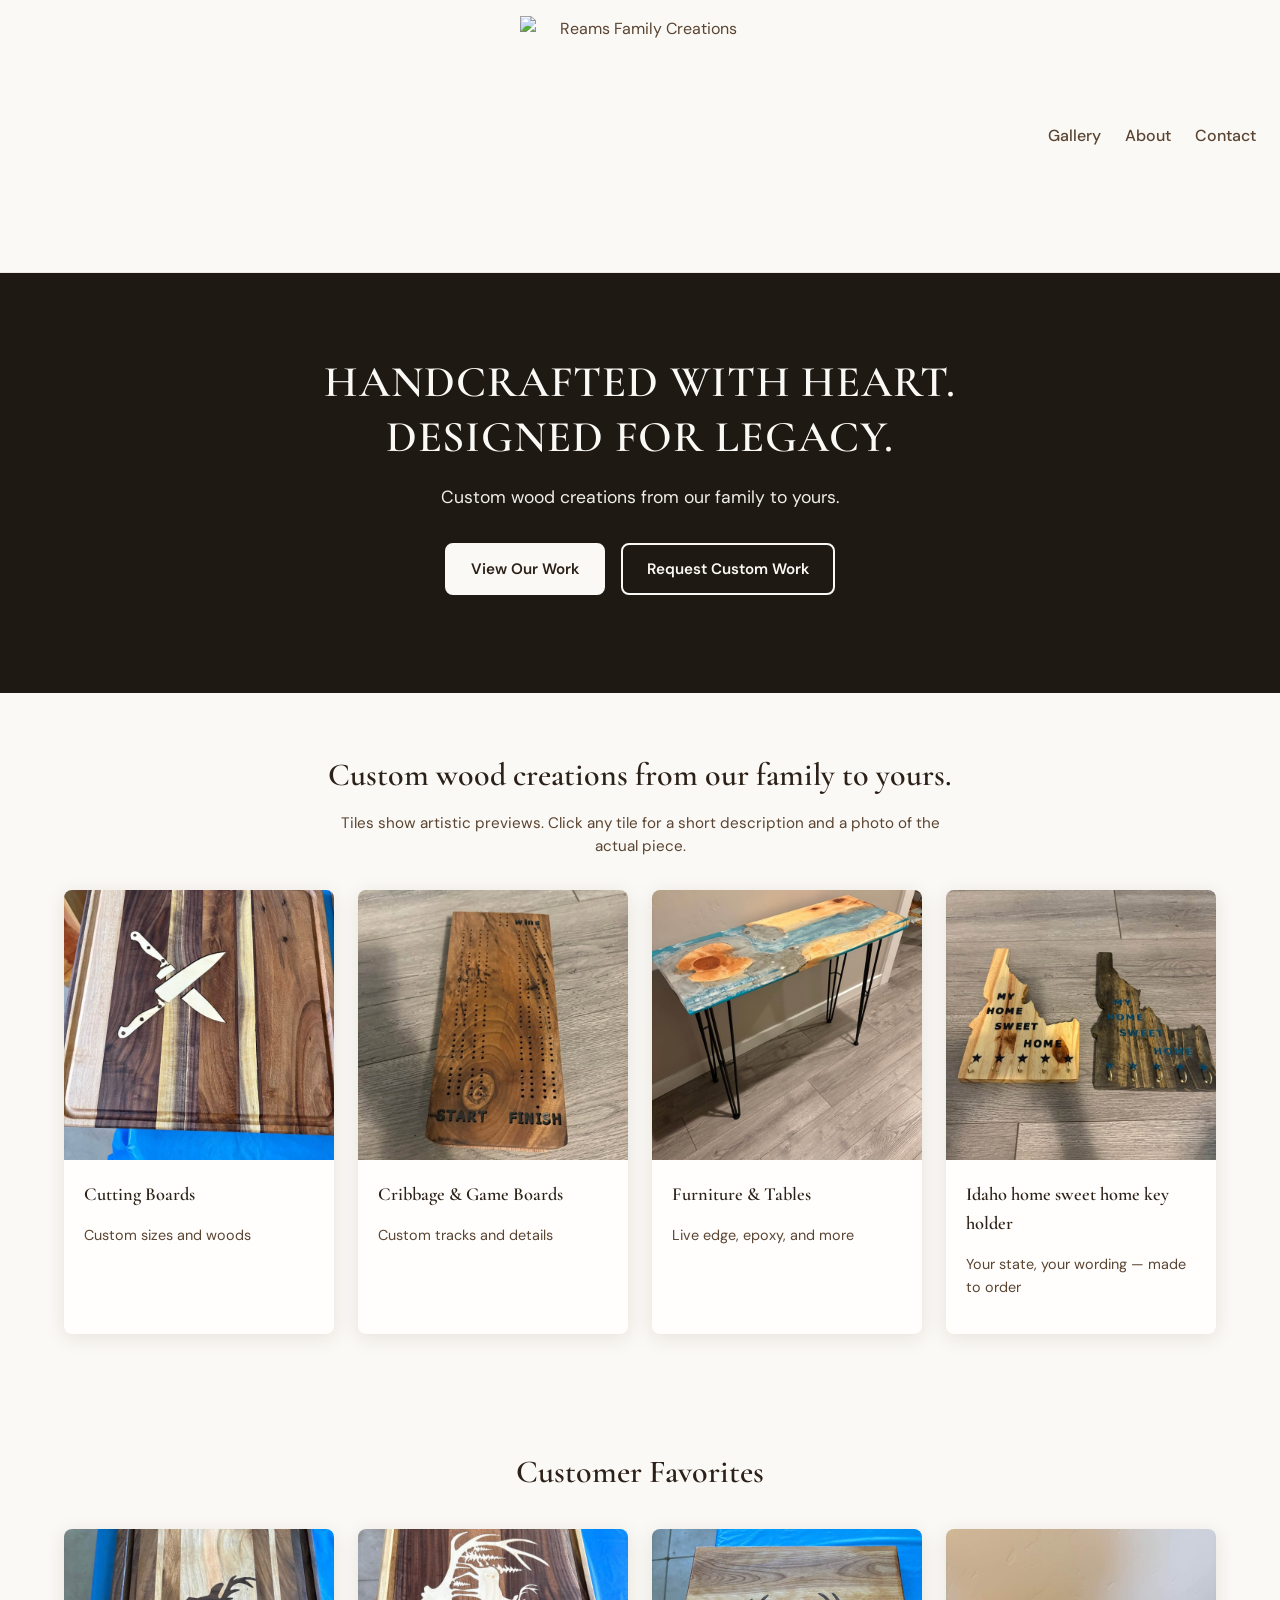
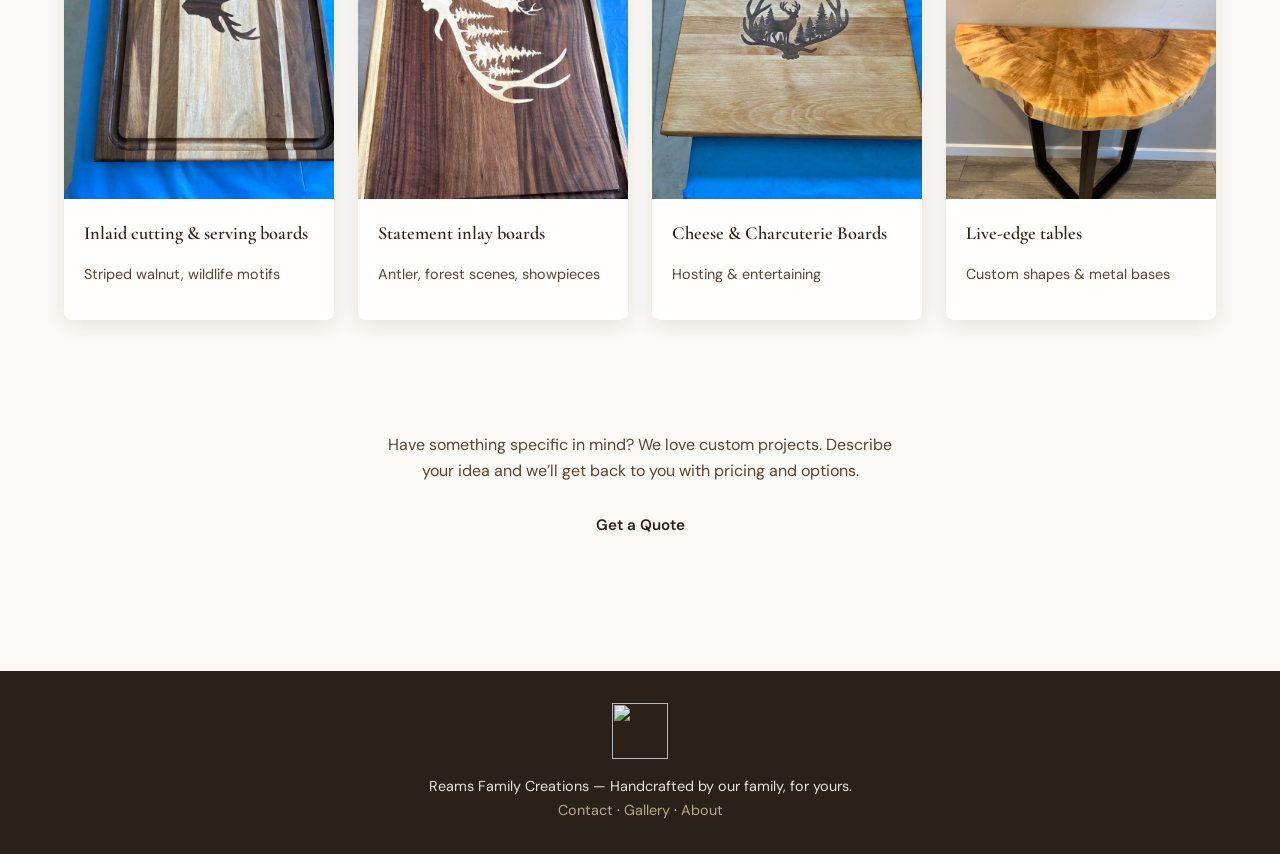
==== index.html @ 76ce6def "Idaho key holder: group thumbnail, three-photo modal carousel, custom states copy. Made-with: Cursor" ====
<!DOCTYPE html>
<html lang="en">
<head>
  <meta charset="UTF-8">
  <meta name="viewport" content="width=device-width, initial-scale=1.0">
  <title>Reams Family Creations | Handcrafted Wood Tables, Cutting Boards &amp; More</title>
  <meta name="description" content="Custom wood creations from our family to yours. Tables, cutting boards, key holders, and handcrafted wood items. Request a quote for custom work.">
  <link rel="preconnect" href="https://fonts.googleapis.com">
  <link rel="preconnect" href="https://fonts.gstatic.com" crossorigin>
  <link href="https://fonts.googleapis.com/css2?family=Cormorant+Garamond:ital,wght@0,500;0,600;1,500&family=DM+Sans:ital,wght@0,400;0,500;0,600;1,400&display=swap" rel="stylesheet">
  <link rel="stylesheet" href="css/style.css">
  <script src="js/home-modal.js" defer></script>
</head>
<body>
  <header class="site-header">
    <div class="header-spacer" aria-hidden="true"></div>
    <a href="index.html" class="logo-link logo-link--center" aria-label="Reams Family Creations home">
      <img src="images/logo.png" alt="Reams Family Creations" class="logo-img">
    </a>
    <nav class="header-nav" aria-label="Main navigation">
      <ul class="nav-list">
        <li><a href="gallery.html">Gallery</a></li>
        <li><a href="about.html">About</a></li>
        <li><a href="contact.html">Contact</a></li>
      </ul>
    </nav>
  </header>

  <main class="main-content">
    <section class="hero">
      <div class="hero-inner">
        <h1>HANDCRAFTED WITH HEART.<br>DESIGNED FOR LEGACY.</h1>
        <p class="tagline">Custom wood creations from our family to yours.</p>
        <div class="hero-buttons">
          <a href="gallery.html" class="btn btn-primary">View Our Work</a>
          <a href="contact.html" class="btn btn-secondary">Request Custom Work</a>
        </div>
      </div>
    </section>

    <section class="section" aria-labelledby="creations-heading">
      <h2 id="creations-heading" class="section-title">Custom wood creations from our family to yours.</h2>
      <p class="section-note">Tiles show artistic previews. Click any tile for a short description and a photo of the actual piece.</p>
      <div class="card-grid">
        <article class="card card--interactive" data-tile-id="cutting-board" tabindex="0" role="button" aria-haspopup="dialog" aria-label="Cutting boards — open details and shop photo">
          <img src="images/ai/cutting-board.png" alt="" class="card-image" width="800" height="800" decoding="async">
          <div class="card-body">
            <h3 class="card-title">Cutting Boards</h3>
            <p class="card-meta">Custom sizes and woods</p>
          </div>
        </article>
        <article class="card card--interactive" data-tile-id="wall-art" tabindex="0" role="button" aria-haspopup="dialog" aria-label="Cribbage and game boards — open details and shop photo">
          <img src="images/ai/wall-art.png" alt="" class="card-image" width="800" height="800" decoding="async">
          <div class="card-body">
            <h3 class="card-title">Cribbage &amp; Game Boards</h3>
            <p class="card-meta">Custom tracks and details</p>
          </div>
        </article>
        <article class="card card--interactive" data-tile-id="key-holder" tabindex="0" role="button" aria-haspopup="dialog" aria-label="Furniture and tables — open details and shop photo">
          <img src="images/ai/key-holder.png" alt="" class="card-image" width="800" height="800" decoding="async">
          <div class="card-body">
            <h3 class="card-title">Furniture &amp; Tables</h3>
            <p class="card-meta">Live edge, epoxy, and more</p>
          </div>
        </article>
        <article class="card card--interactive" data-tile-id="furniture" tabindex="0" role="button" aria-haspopup="dialog" aria-label="Idaho home sweet home key holder — open details and photos">
          <img src="images/ai/furniture.png" alt="" class="card-image" width="800" height="800" decoding="async">
          <div class="card-body">
            <h3 class="card-title">Idaho home sweet home key holder</h3>
            <p class="card-meta">Your state, your wording — made to order</p>
          </div>
        </article>
      </div>
    </section>

    <section class="section" aria-labelledby="favorites-heading">
      <h2 id="favorites-heading" class="section-title">Customer Favorites</h2>
      <div class="card-grid">
        <article class="card card--interactive" data-tile-id="rustic-board" tabindex="0" role="button" aria-haspopup="dialog" aria-label="Inlaid cutting and serving boards — open details and shop photo">
          <img src="images/ai/rustic-board.png" alt="" class="card-image" width="800" height="800" decoding="async">
          <div class="card-body">
            <h3 class="card-title">Inlaid cutting &amp; serving boards</h3>
            <p class="card-meta">Striped walnut, wildlife motifs</p>
          </div>
        </article>
        <article class="card card--interactive" data-tile-id="ring-holder" tabindex="0" role="button" aria-haspopup="dialog" aria-label="Statement inlay boards — open details and shop photo">
          <img src="images/ai/ring-holder.png" alt="" class="card-image" width="800" height="800" decoding="async">
          <div class="card-body">
            <h3 class="card-title">Statement inlay boards</h3>
            <p class="card-meta">Antler, forest scenes, showpieces</p>
          </div>
        </article>
        <article class="card card--interactive" data-tile-id="charcuterie" tabindex="0" role="button" aria-haspopup="dialog" aria-label="Cheese and charcuterie boards — open details and shop photo">
          <img src="images/ai/charcuterie.png" alt="" class="card-image" width="800" height="800" decoding="async">
          <div class="card-body">
            <h3 class="card-title">Cheese &amp; Charcuterie Boards</h3>
            <p class="card-meta">Hosting &amp; entertaining</p>
          </div>
        </article>
        <article class="card card--interactive" data-tile-id="stool" tabindex="0" role="button" aria-haspopup="dialog" aria-label="Live-edge tables — open details and shop photo">
          <img src="images/ai/stool.png" alt="" class="card-image" width="800" height="800" decoding="async">
          <div class="card-body">
            <h3 class="card-title">Live-edge tables</h3>
            <p class="card-meta">Custom shapes &amp; metal bases</p>
          </div>
        </article>
      </div>
    </section>

    <section class="section text-center">
      <p style="max-width: 520px; margin: 0 auto; color: var(--brown-600);">
        Have something specific in mind? We love custom projects. Describe your idea and we’ll get back to you with pricing and options.
      </p>
      <p style="margin-top: 1rem;">
        <a href="contact.html" class="btn btn-primary">Get a Quote</a>
      </p>
    </section>
  </main>

  <div id="product-modal" class="product-modal" hidden role="dialog" aria-modal="true" aria-labelledby="product-modal-title" aria-describedby="product-modal-desc">
    <div class="product-modal__backdrop" tabindex="-1"></div>
    <div class="product-modal__panel" role="document">
      <button type="button" class="product-modal__close" aria-label="Close details">&times;</button>
      <div class="product-modal__media">
        <button type="button" class="product-modal__arrow product-modal__arrow--prev" aria-label="Previous photo" hidden>&lsaquo;</button>
        <img class="product-modal__img" src="" alt="" width="900" height="900" decoding="async">
        <button type="button" class="product-modal__arrow product-modal__arrow--next" aria-label="Next photo" hidden>&rsaquo;</button>
      </div>
      <p class="product-modal__count" hidden aria-live="polite"></p>
      <h2 id="product-modal-title" class="product-modal__title"></h2>
      <p id="product-modal-desc" class="product-modal__desc"></p>
      <p class="product-modal__hint"><a href="contact.html">Request something like this</a></p>
    </div>
  </div>

  <footer class="site-footer">
    <img src="images/logo.png" alt="" class="footer-logo" aria-hidden="true">
    <p class="footer-text">Reams Family Creations — Handcrafted by our family, for yours.</p>
    <p class="footer-text"><a href="contact.html">Contact</a> · <a href="gallery.html">Gallery</a> · <a href="about.html">About</a></p>
  </footer>
</body>
</html>
---- css/style.css ----
/* Reams Family Creations - Custom Woodworking
   Warm, rustic, premium palette. Stand out with clarity and craft. */

:root {
  --cream: #fbf9f5;
  --cream-dark: #efe9e0;
  --brown-100: #c9b896;
  --brown-300: #7d6344;
  --brown-600: #5a4432;
  --brown-900: #2c2118;
  --wood-dark: #1f1914;
  --white: #fffefc;
  --serif: "Cormorant Garamond", "Georgia", serif;
  --sans: "DM Sans", "Segoe UI", sans-serif;
  --shadow: 0 4px 20px rgba(44, 33, 24, 0.1);
  --radius: 8px;
}

* {
  box-sizing: border-box;
}

html {
  scroll-behavior: smooth;
}

body {
  margin: 0;
  font-family: var(--sans);
  font-size: 1rem;
  line-height: 1.6;
  color: var(--brown-900);
  background: var(--cream);
}

img {
  max-width: 100%;
  height: auto;
  display: block;
}

a {
  color: var(--brown-600);
  text-decoration: none;
  transition: color 0.2s ease;
}
a:hover {
  color: var(--brown-900);
}

/* Header – logo centered, nav right (mockup style) */
.site-header {
  background: var(--cream);
  border-bottom: 1px solid var(--cream-dark);
  padding: 1rem 1.5rem;
  position: sticky;
  top: 0;
  z-index: 100;
  display: grid;
  grid-template-columns: 1fr auto 1fr;
  align-items: center;
  gap: 1rem;
}

.header-spacer {
  min-width: 0;
}

.logo-link {
  display: flex;
  align-items: center;
  gap: 0.75rem;
}

.logo-link--center {
  justify-self: center;
  flex-direction: column;
  gap: 0.35rem;
  text-align: center;
}

.logo-img {
  width: 240px;
  height: 240px;
  object-fit: contain;
}

.logo-text {
  font-family: var(--serif);
  font-weight: 600;
  font-size: 1.1rem;
  color: var(--brown-900);
  line-height: 1.2;
  letter-spacing: 0.02em;
}
.logo-text span { display: block; font-size: 0.88em; color: var(--brown-600); }

.header-nav {
  justify-self: end;
}

.nav-list {
  list-style: none;
  margin: 0;
  padding: 0;
  display: flex;
  gap: 1.5rem;
}

.nav-list a {
  font-weight: 500;
  color: var(--brown-600);
  padding: 0.25rem 0;
}
.nav-list a:hover { color: var(--brown-900); }

/* Main content wrapper */
.main-content { min-height: 60vh; }

/* Hero */
.hero {
  background: var(--wood-dark) url("../images/Cutting%20Board%20Header.png") center / cover no-repeat;
  color: var(--cream);
  padding: 4rem 1.5rem 5rem;
  text-align: center;
  position: relative;
  overflow: hidden;
  min-height: 420px;
  display: flex;
  align-items: center;
}

.hero::before {
  content: "";
  position: absolute;
  inset: 0;
  background: rgba(31, 25, 20, 0.45);
  pointer-events: none;
}

.hero-inner { position: relative; z-index: 1; max-width: 720px; margin: 0 auto; }

.hero h1 {
  font-family: var(--serif);
  font-size: clamp(1.75rem, 4vw, 2.75rem);
  font-weight: 600;
  margin: 0 0 0.5rem;
  letter-spacing: 0.02em;
  line-height: 1.25;
}

.hero .tagline {
  font-size: 1.1rem;
  opacity: 0.95;
  margin-bottom: 2rem;
}

.hero-buttons {
  display: flex;
  flex-wrap: wrap;
  gap: 1rem;
  justify-content: center;
}

.btn {
  display: inline-block;
  padding: 0.75rem 1.5rem;
  font-family: var(--sans);
  font-weight: 600;
  font-size: 0.95rem;
  border-radius: var(--radius);
  transition: background 0.2s, color 0.2s, border-color 0.2s;
  cursor: pointer;
  border: 2px solid transparent;
}

.btn-primary {
  background: var(--cream);
  color: var(--brown-900);
  border-color: var(--cream);
}
.btn-primary:hover {
  background: var(--cream-dark);
  border-color: var(--cream-dark);
}

.btn-secondary {
  background: transparent;
  color: var(--cream);
  border-color: var(--cream);
}
.btn-secondary:hover {
  background: rgba(255,255,255,0.1);
}

/* Section blocks */
.section {
  padding: 3.5rem 1.5rem;
  max-width: 1200px;
  margin: 0 auto;
}

.section-title {
  font-family: var(--serif);
  font-size: clamp(1.5rem, 3vw, 2rem);
  font-weight: 600;
  color: var(--brown-900);
  text-align: center;
  margin: 0 0 2rem;
}

.section-note {
  max-width: 640px;
  margin: -1.25rem auto 2rem;
  text-align: center;
  font-size: 0.95rem;
  color: var(--brown-600);
  line-height: 1.5;
}

/* Product / card grid */
.card-grid {
  display: grid;
  grid-template-columns: repeat(auto-fill, minmax(260px, 1fr));
  gap: 1.5rem;
}

.card {
  background: var(--white);
  border-radius: var(--radius);
  overflow: hidden;
  box-shadow: var(--shadow);
  transition: transform 0.2s, box-shadow 0.2s;
}
.card:hover {
  transform: translateY(-4px);
  box-shadow: 0 8px 28px rgba(45, 35, 24, 0.15);
}

.card--interactive {
  cursor: pointer;
  text-align: left;
  border: none;
  font: inherit;
  color: inherit;
  width: 100%;
}

.card--interactive:focus {
  outline: none;
}

.card--interactive:focus-visible {
  outline: 3px solid var(--brown-300);
  outline-offset: 2px;
}

body.modal-open {
  overflow: hidden;
}

.product-modal {
  position: fixed;
  inset: 0;
  z-index: 200;
  display: flex;
  align-items: center;
  justify-content: center;
  padding: 1.25rem;
}

.product-modal[hidden] {
  display: none;
}

.product-modal__backdrop {
  position: absolute;
  inset: 0;
  background: rgba(44, 33, 24, 0.55);
  cursor: pointer;
}

.product-modal__panel {
  position: relative;
  z-index: 1;
  max-width: 520px;
  width: 100%;
  max-height: min(92vh, 900px);
  overflow: auto;
  background: var(--white);
  border-radius: var(--radius);
  box-shadow: 0 20px 60px rgba(30, 22, 16, 0.35);
  padding: 1.5rem 1.5rem 1.25rem;
}

.product-modal__close {
  position: absolute;
  top: 0.65rem;
  right: 0.65rem;
  width: 2.25rem;
  height: 2.25rem;
  border: none;
  border-radius: var(--radius);
  background: var(--cream-dark);
  color: var(--brown-900);
  font-size: 1.35rem;
  line-height: 1;
  cursor: pointer;
  display: flex;
  align-items: center;
  justify-content: center;
  transition: background 0.2s;
}

.product-modal__close:hover {
  background: var(--brown-100);
}

.product-modal__media {
  position: relative;
  margin-top: 0.25rem;
}

.product-modal__media .product-modal__img {
  width: 100%;
  aspect-ratio: 1;
  object-fit: cover;
  border-radius: calc(var(--radius) - 2px);
  background: var(--cream-dark);
  display: block;
}

.product-modal__arrow {
  position: absolute;
  top: 50%;
  transform: translateY(-50%);
  z-index: 2;
  width: 2.35rem;
  height: 2.35rem;
  padding: 0;
  border: none;
  border-radius: 999px;
  background: rgba(255, 254, 252, 0.92);
  color: var(--brown-900);
  font-size: 1.5rem;
  line-height: 1;
  cursor: pointer;
  display: flex;
  align-items: center;
  justify-content: center;
  box-shadow: 0 2px 10px rgba(44, 33, 24, 0.12);
  transition: background 0.2s, color 0.2s;
}

.product-modal__arrow:hover {
  background: var(--white);
  color: var(--brown-600);
}

.product-modal__arrow--prev {
  left: 0.5rem;
}

.product-modal__arrow--next {
  right: 0.5rem;
}

.product-modal__count {
  text-align: center;
  font-size: 0.88rem;
  color: var(--brown-600);
  margin: 0.4rem 0 0;
}

.product-modal__title {
  font-family: var(--serif);
  font-size: 1.35rem;
  font-weight: 600;
  margin: 1rem 0 0.5rem;
  color: var(--brown-900);
  padding-right: 2rem;
}

.product-modal__desc {
  margin: 0;
  font-size: 0.98rem;
  color: var(--brown-600);
  line-height: 1.55;
}

.product-modal__hint {
  margin: 1.25rem 0 0;
  font-size: 0.9rem;
}

.product-modal__hint a {
  font-weight: 600;
}

.card-image {
  aspect-ratio: 1;
  background: var(--cream-dark);
  object-fit: cover;
}

.card-body { padding: 1.25rem; }

.card-title {
  font-family: var(--serif);
  font-size: 1.15rem;
  font-weight: 600;
  margin: 0 0 0.25rem;
  color: var(--brown-900);
}

.card-meta { font-size: 0.9rem; color: var(--brown-600); }

/* Gallery page */
.gallery-section {
  padding: 2rem 1.5rem 4rem;
  max-width: 1200px;
  margin: 0 auto;
}

.gallery-grid {
  display: grid;
  grid-template-columns: repeat(auto-fill, minmax(280px, 1fr));
  gap: 1.25rem;
}

.gallery-item {
  position: relative;
  border-radius: var(--radius);
  overflow: hidden;
  background: var(--cream-dark);
  aspect-ratio: 1;
}

.gallery-item img {
  width: 100%;
  height: 100%;
  object-fit: cover;
  transition: transform 0.3s ease;
}

.gallery-item:hover img { transform: scale(1.05); }

.gallery-item figcaption {
  position: absolute;
  bottom: 0;
  left: 0;
  right: 0;
  padding: 1rem;
  background: linear-gradient(transparent, rgba(45,35,24,0.85));
  color: var(--cream);
  font-size: 0.9rem;
  font-weight: 500;
}

/* About page */
.about-section {
  padding: 2rem 1.5rem 4rem;
  max-width: 720px;
  margin: 0 auto;
}

.about-section h1 {
  font-family: var(--serif);
  font-size: clamp(1.75rem, 3vw, 2.25rem);
  color: var(--brown-900);
  margin-bottom: 1.5rem;
}

.about-section p {
  margin: 0 0 1rem;
  color: var(--brown-600);
}

/* Contact / Request form */
.contact-section {
  padding: 2rem 1.5rem 4rem;
  max-width: 560px;
  margin: 0 auto;
}

.contact-section h1 {
  font-family: var(--serif);
  font-size: clamp(1.75rem, 3vw, 2.25rem);
  color: var(--brown-900);
  margin-bottom: 0.5rem;
}

.contact-section .subtitle {
  color: var(--brown-600);
  margin-bottom: 2rem;
}

.form-group {
  margin-bottom: 1.25rem;
}

.form-group label {
  display: block;
  font-weight: 500;
  color: var(--brown-900);
  margin-bottom: 0.35rem;
}

.form-group input,
.form-group textarea,
.form-group select {
  width: 100%;
  padding: 0.65rem 0.9rem;
  font-family: var(--sans);
  font-size: 1rem;
  border: 1px solid var(--cream-dark);
  border-radius: var(--radius);
  background: var(--white);
  color: var(--brown-900);
}

.form-group textarea {
  min-height: 120px;
  resize: vertical;
}

.form-group input:focus,
.form-group textarea:focus,
.form-group select:focus {
  outline: none;
  border-color: var(--brown-300);
  box-shadow: 0 0 0 3px rgba(139,115,85,0.15);
}

.form-actions { margin-top: 1.5rem; }

.form-actions .btn { min-width: 140px; }

/* Footer */
.site-footer {
  background: var(--brown-900);
  color: var(--cream);
  padding: 2rem 1.5rem;
  text-align: center;
  margin-top: 3rem;
}

.site-footer a { color: var(--brown-100); }
.site-footer a:hover { color: var(--white); }

.footer-logo {
  width: 56px;
  height: 56px;
  margin: 0 auto 1rem;
  opacity: 0.95;
}

.footer-text {
  font-size: 0.9rem;
  opacity: 0.9;
  margin: 0;
}

/* Utility */
.text-center { text-align: center; }
.visually-hidden {
  position: absolute;
  width: 1px;
  height: 1px;
  padding: 0;
  margin: -1px;
  overflow: hidden;
  clip: rect(0,0,0,0);
  border: 0;
}

@media (max-width: 640px) {
  .site-header {
    grid-template-columns: 1fr;
    justify-items: center;
    text-align: center;
  }
  .header-spacer { display: none; }
  .logo-link--center { justify-self: center; }
  .header-nav { justify-self: center; }
  .nav-list { justify-content: center; }
  .hero { padding: 3rem 1rem 4rem; }
}
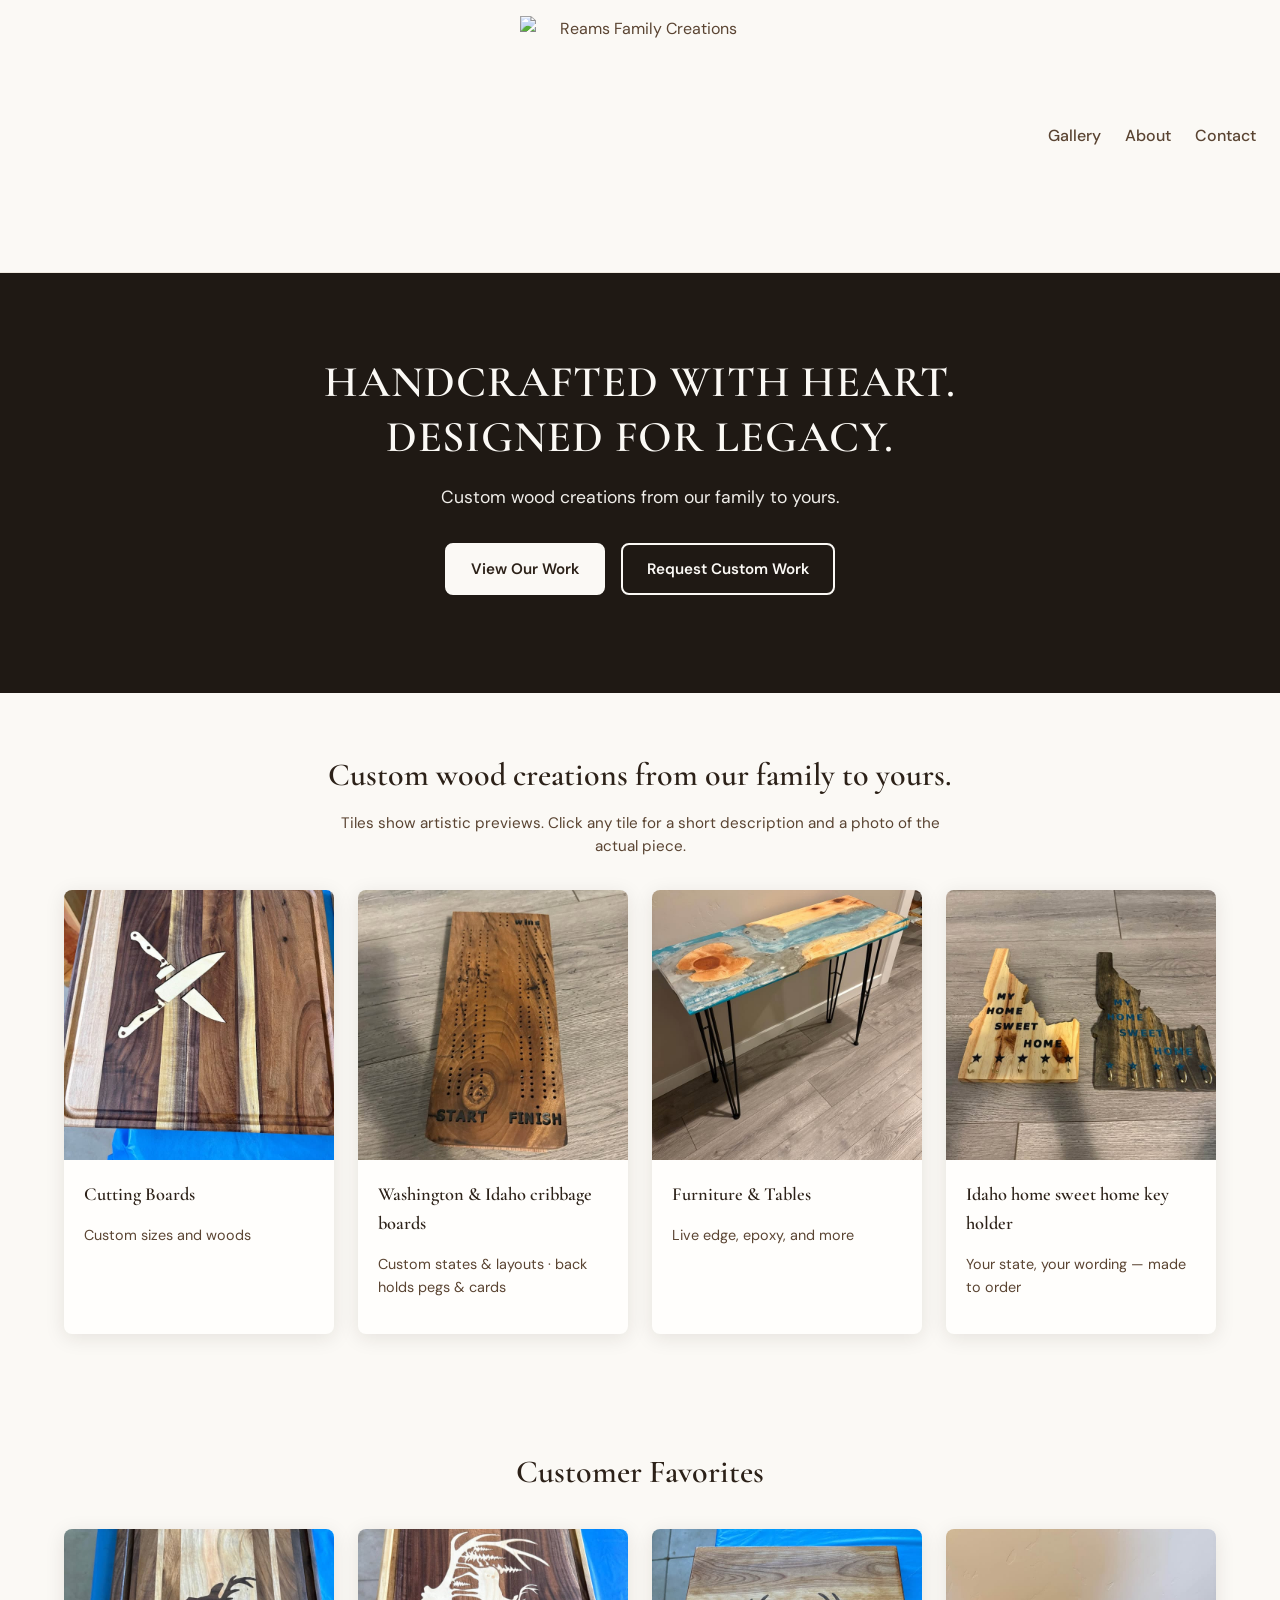
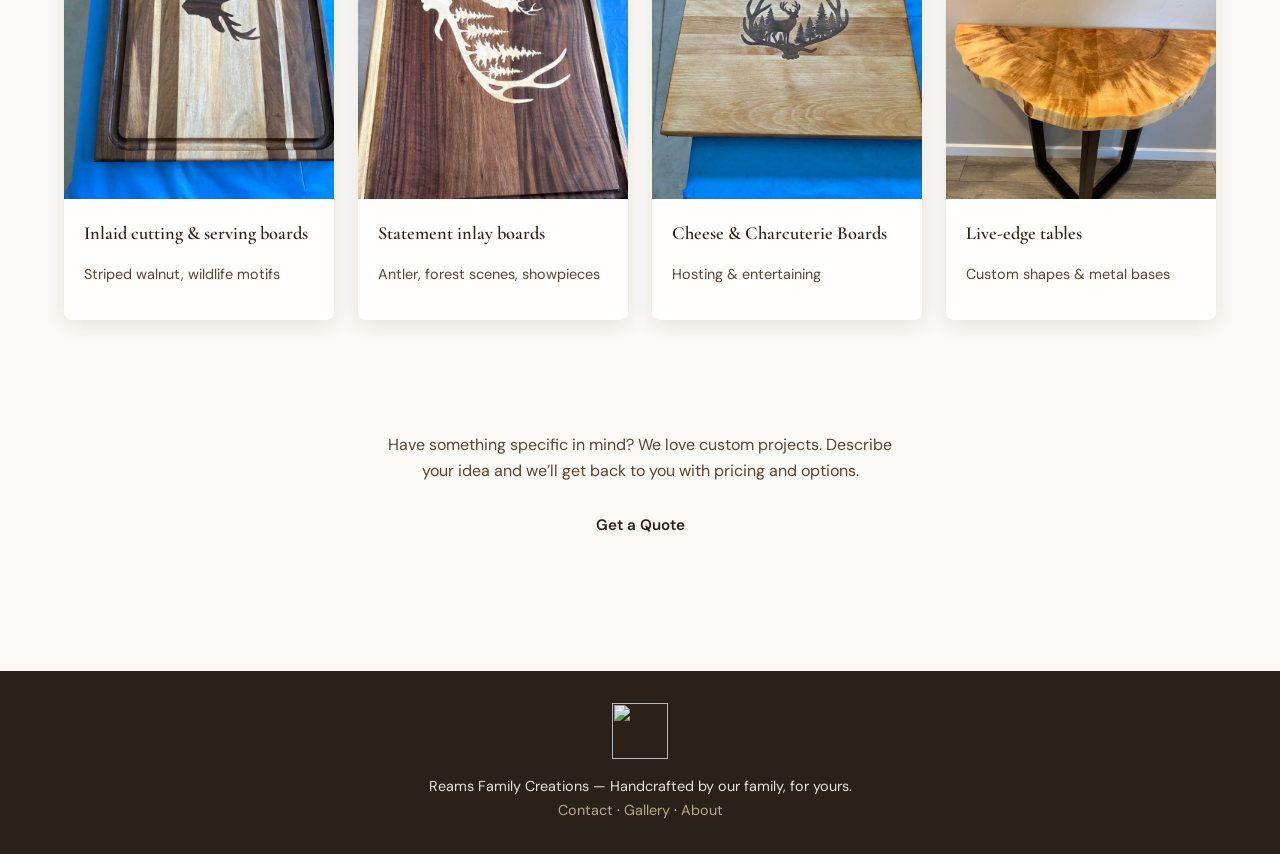
==== commit 0ba927e3: "Cribbage series: Washington & Idaho boards, four-photo gallery, storage back copy. Made-with: Cursor" ====
--- a/index.html
+++ b/index.html
@@ -49,11 +49,11 @@
             <p class="card-meta">Custom sizes and woods</p>
           </div>
         </article>
-        <article class="card card--interactive" data-tile-id="wall-art" tabindex="0" role="button" aria-haspopup="dialog" aria-label="Cribbage and game boards — open details and shop photo">
+        <article class="card card--interactive" data-tile-id="wall-art" tabindex="0" role="button" aria-haspopup="dialog" aria-label="Washington and Idaho cribbage boards — open details and photos">
           <img src="images/ai/wall-art.png" alt="" class="card-image" width="800" height="800" decoding="async">
           <div class="card-body">
-            <h3 class="card-title">Cribbage &amp; Game Boards</h3>
-            <p class="card-meta">Custom tracks and details</p>
+            <h3 class="card-title">Washington &amp; Idaho cribbage boards</h3>
+            <p class="card-meta">Custom states &amp; layouts · back holds pegs &amp; cards</p>
           </div>
         </article>
         <article class="card card--interactive" data-tile-id="key-holder" tabindex="0" role="button" aria-haspopup="dialog" aria-label="Furniture and tables — open details and shop photo">
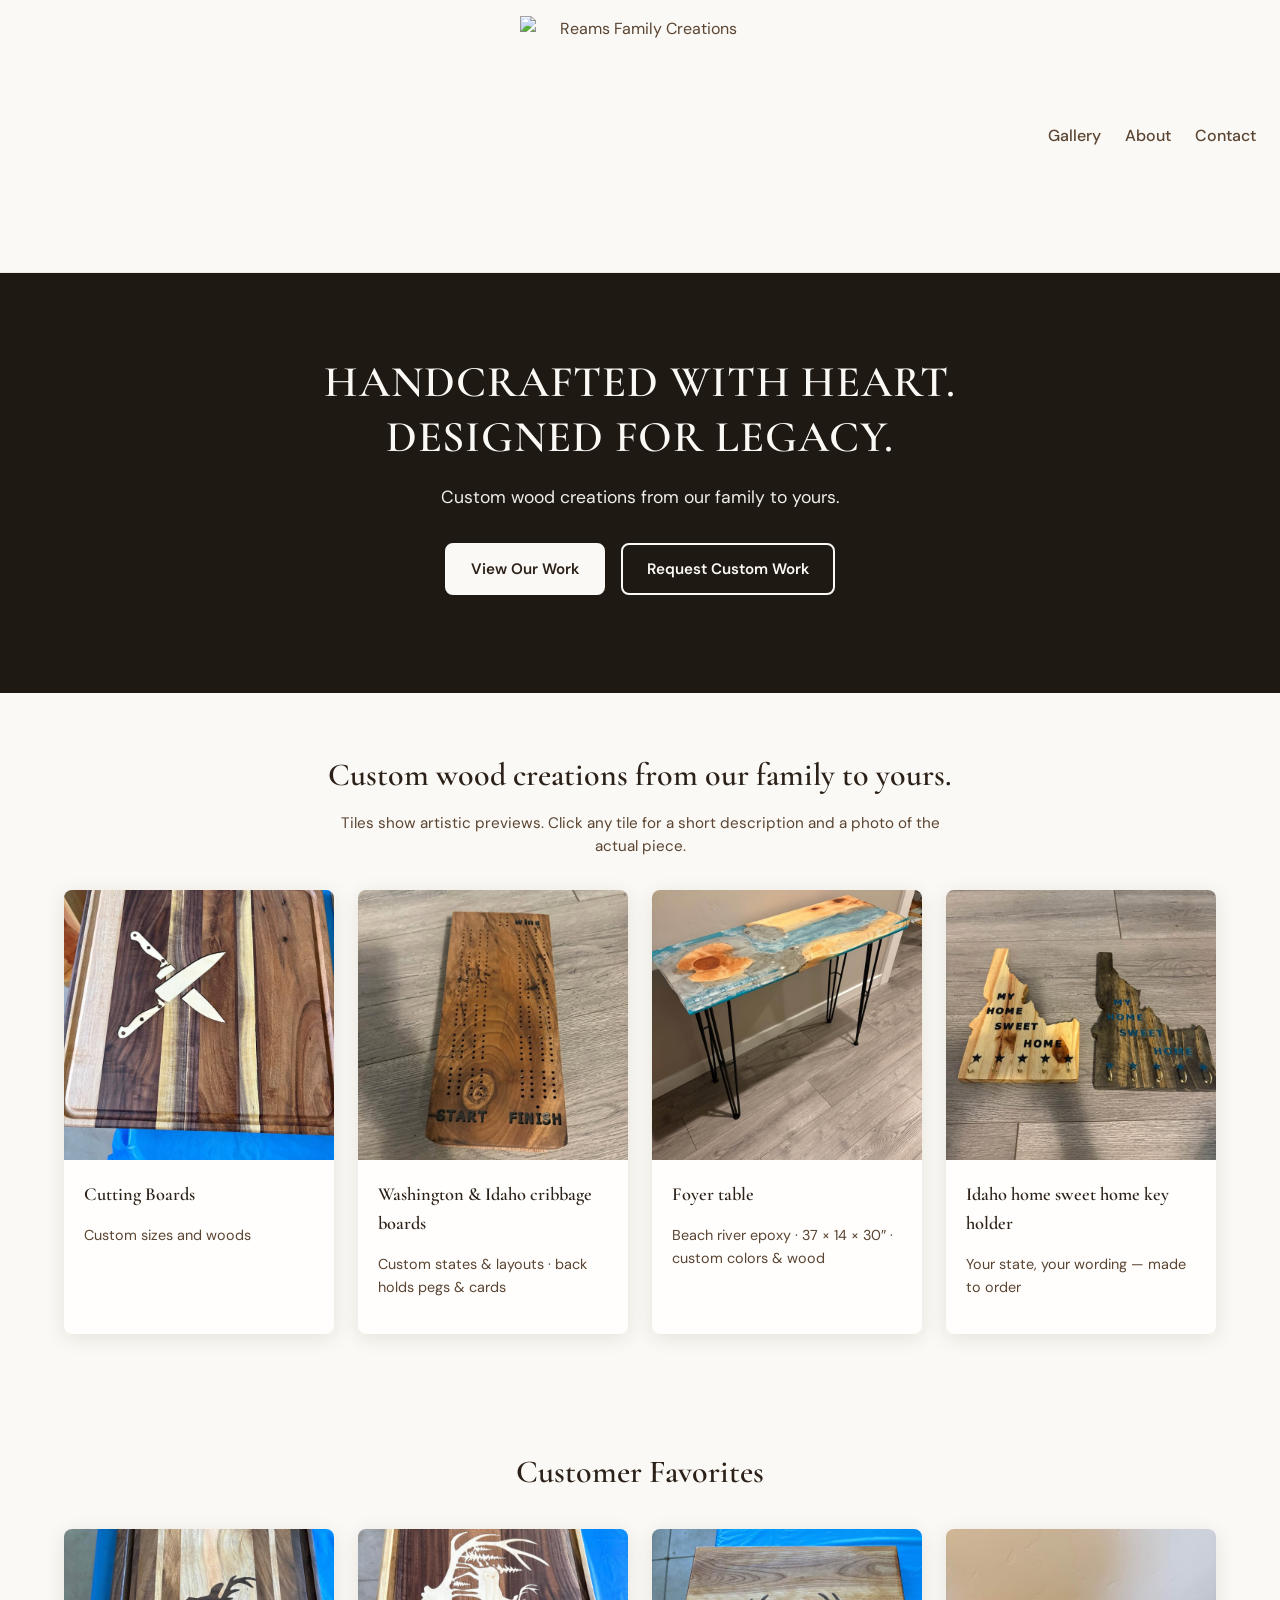
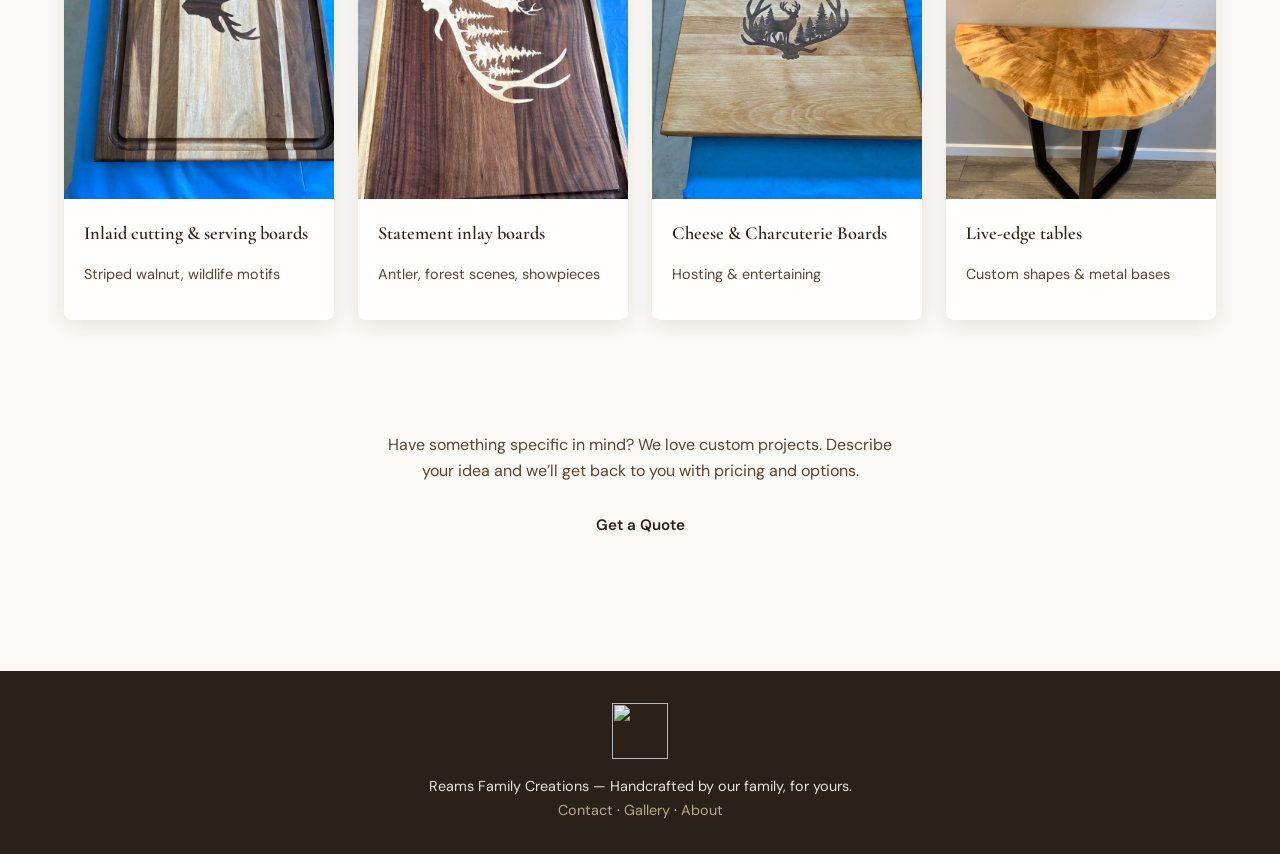
==== commit 5f5ec049: "Foyer table: beach river epoxy series, three-photo gallery, dimensions and custom copy. Made-with: C" ====
--- a/index.html
+++ b/index.html
@@ -56,11 +56,11 @@
             <p class="card-meta">Custom states &amp; layouts · back holds pegs &amp; cards</p>
           </div>
         </article>
-        <article class="card card--interactive" data-tile-id="key-holder" tabindex="0" role="button" aria-haspopup="dialog" aria-label="Furniture and tables — open details and shop photo">
+        <article class="card card--interactive" data-tile-id="key-holder" tabindex="0" role="button" aria-haspopup="dialog" aria-label="Beach-themed foyer table — open details and photos">
           <img src="images/ai/key-holder.png" alt="" class="card-image" width="800" height="800" decoding="async">
           <div class="card-body">
-            <h3 class="card-title">Furniture &amp; Tables</h3>
-            <p class="card-meta">Live edge, epoxy, and more</p>
+            <h3 class="card-title">Foyer table</h3>
+            <p class="card-meta">Beach river epoxy · 37 × 14 × 30″ · custom colors &amp; wood</p>
           </div>
         </article>
         <article class="card card--interactive" data-tile-id="furniture" tabindex="0" role="button" aria-haspopup="dialog" aria-label="Idaho home sweet home key holder — open details and photos">
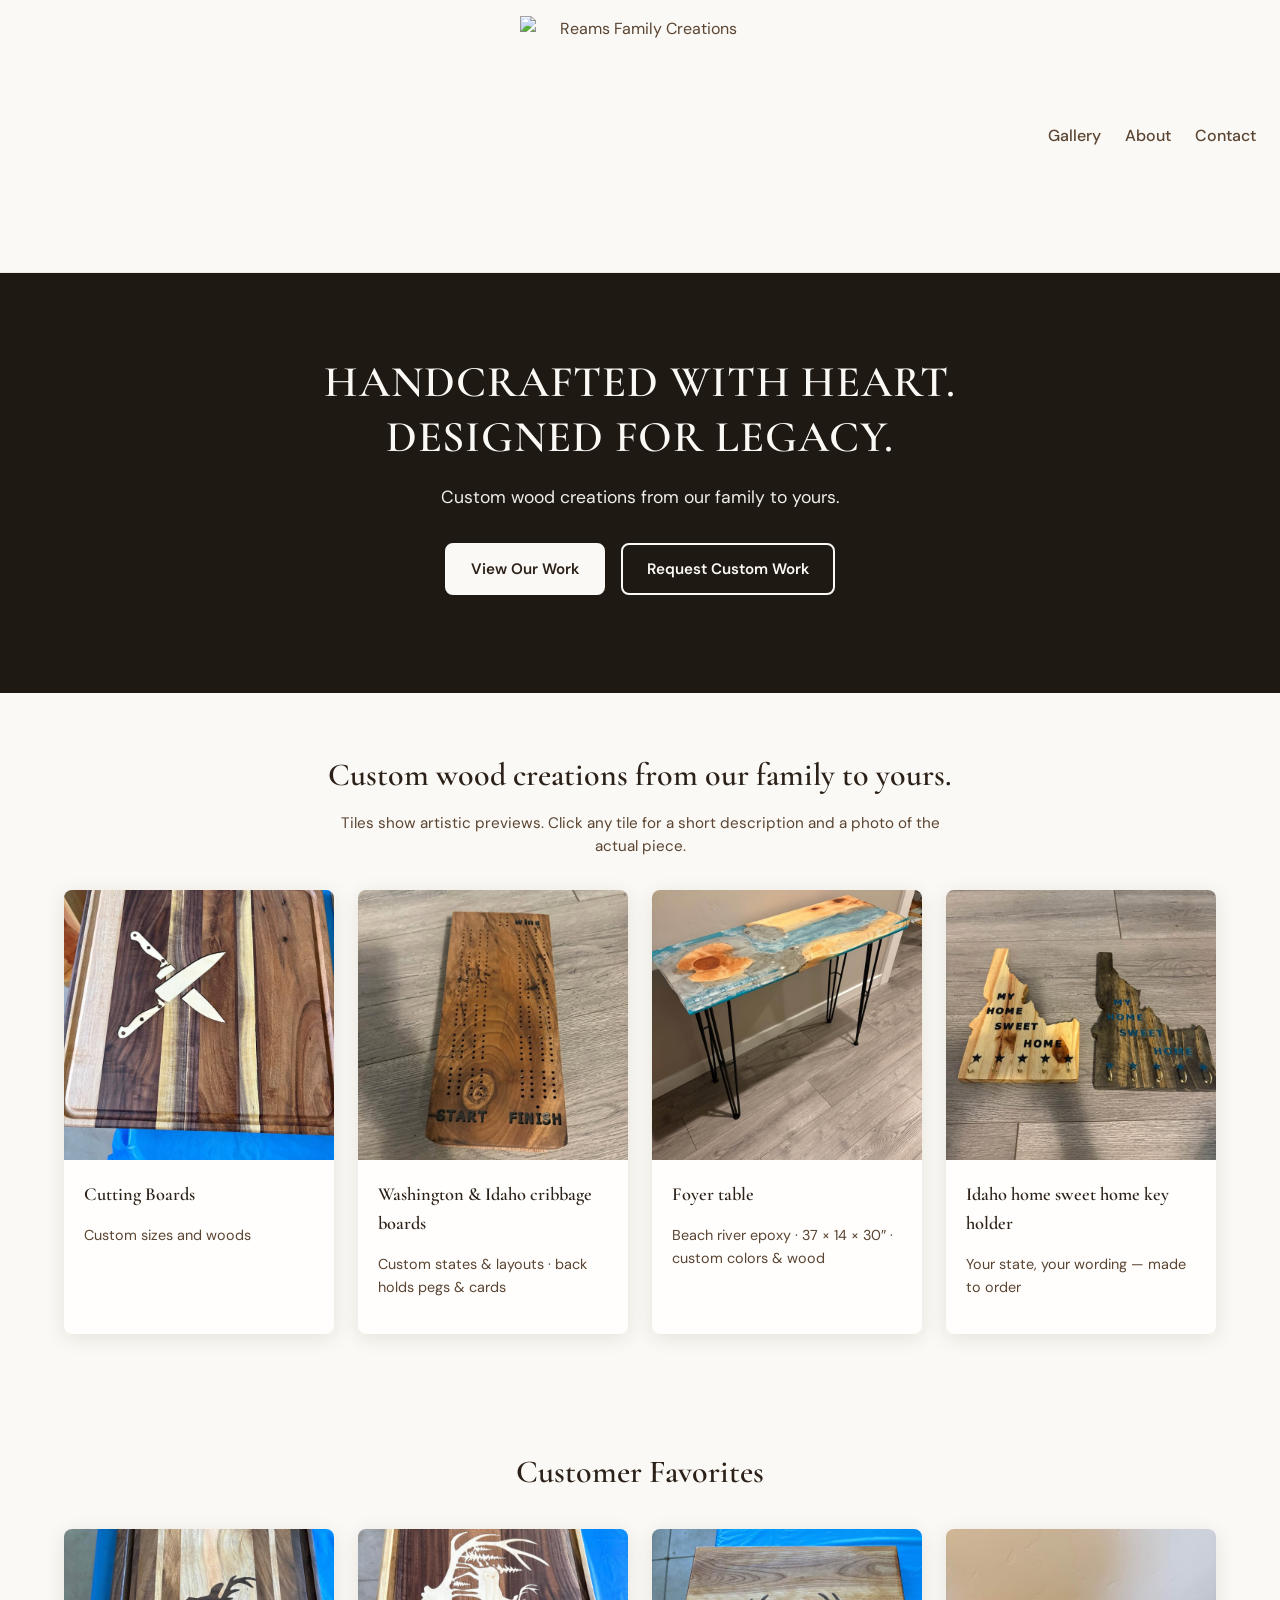
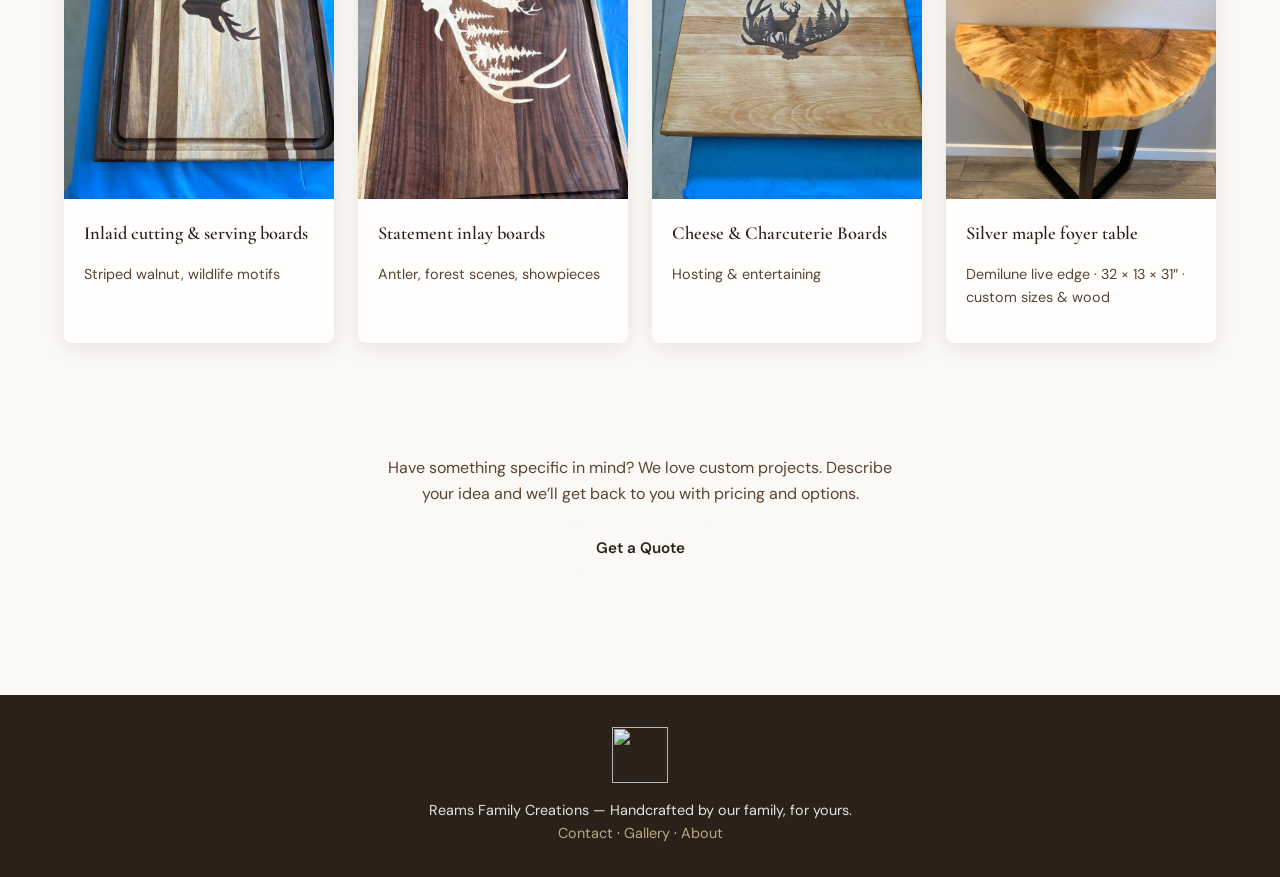
==== commit eeb6c497: "Silver maple demilune foyer table: two-photo gallery, dimensions, custom copy. Made-with: Cursor" ====
--- a/index.html
+++ b/index.html
@@ -97,11 +97,11 @@
             <p class="card-meta">Hosting &amp; entertaining</p>
           </div>
         </article>
-        <article class="card card--interactive" data-tile-id="stool" tabindex="0" role="button" aria-haspopup="dialog" aria-label="Live-edge tables — open details and shop photo">
+        <article class="card card--interactive" data-tile-id="stool" tabindex="0" role="button" aria-haspopup="dialog" aria-label="Silver maple foyer table — open details and photos">
           <img src="images/ai/stool.png" alt="" class="card-image" width="800" height="800" decoding="async">
           <div class="card-body">
-            <h3 class="card-title">Live-edge tables</h3>
-            <p class="card-meta">Custom shapes &amp; metal bases</p>
+            <h3 class="card-title">Silver maple foyer table</h3>
+            <p class="card-meta">Demilune live edge · 32 × 13 × 31″ · custom sizes &amp; wood</p>
           </div>
         </article>
       </div>
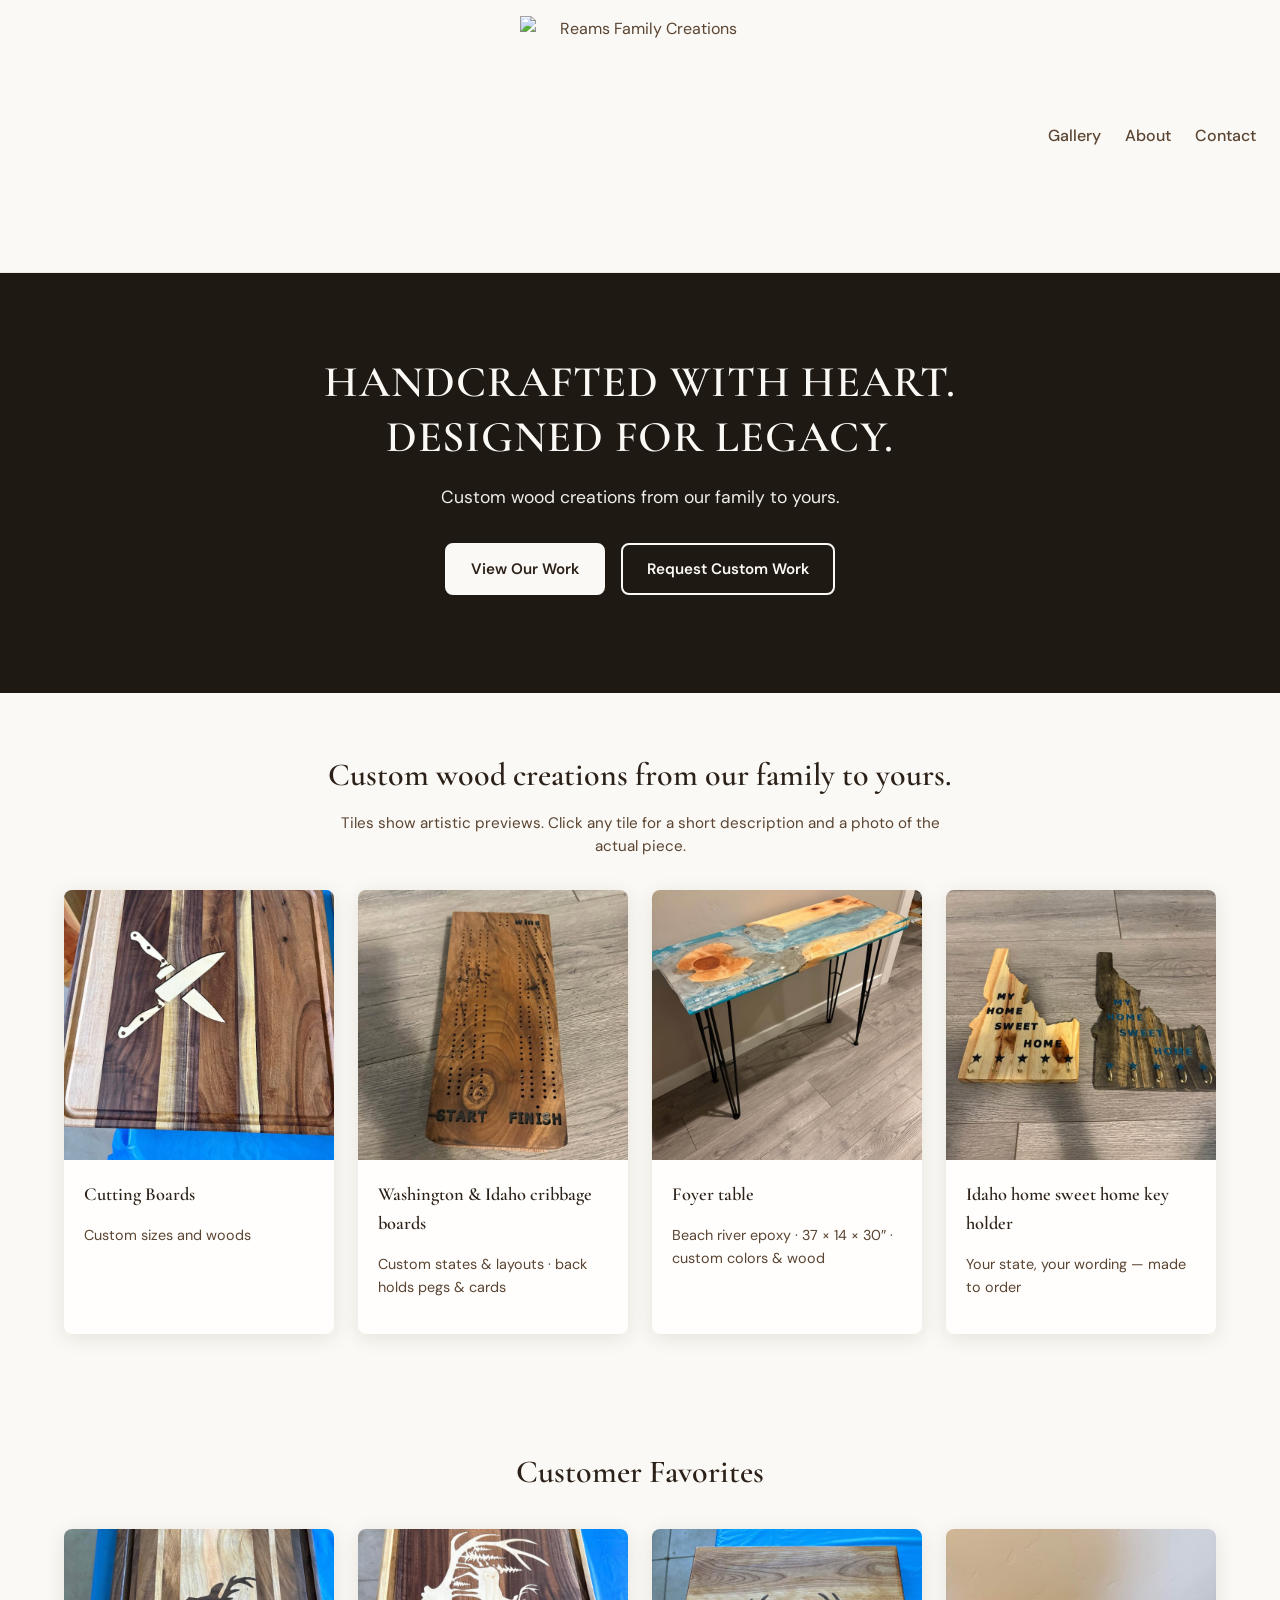
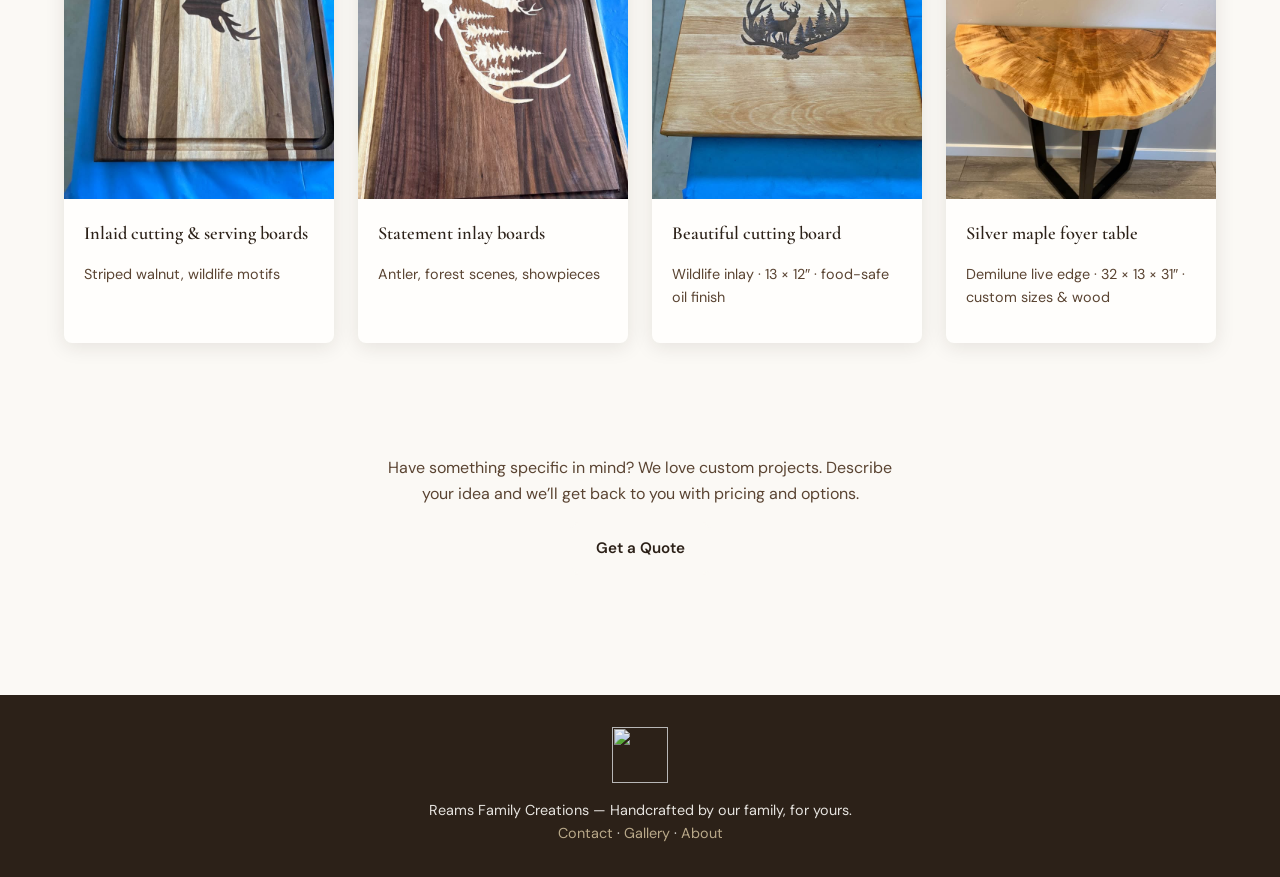
==== commit 13d32c48: "Wildlife cutting board: 13x12, food-safe oil, two-photo gallery on charcuterie tile. Made-with: Curs" ====
--- a/index.html
+++ b/index.html
@@ -90,11 +90,11 @@
             <p class="card-meta">Antler, forest scenes, showpieces</p>
           </div>
         </article>
-        <article class="card card--interactive" data-tile-id="charcuterie" tabindex="0" role="button" aria-haspopup="dialog" aria-label="Cheese and charcuterie boards — open details and shop photo">
+        <article class="card card--interactive" data-tile-id="charcuterie" tabindex="0" role="button" aria-haspopup="dialog" aria-label="Beautiful wildlife cutting board — open details and photos">
           <img src="images/ai/charcuterie.png" alt="" class="card-image" width="800" height="800" decoding="async">
           <div class="card-body">
-            <h3 class="card-title">Cheese &amp; Charcuterie Boards</h3>
-            <p class="card-meta">Hosting &amp; entertaining</p>
+            <h3 class="card-title">Beautiful cutting board</h3>
+            <p class="card-meta">Wildlife inlay · 13 × 12″ · food-safe oil finish</p>
           </div>
         </article>
         <article class="card card--interactive" data-tile-id="stool" tabindex="0" role="button" aria-haspopup="dialog" aria-label="Silver maple foyer table — open details and photos">
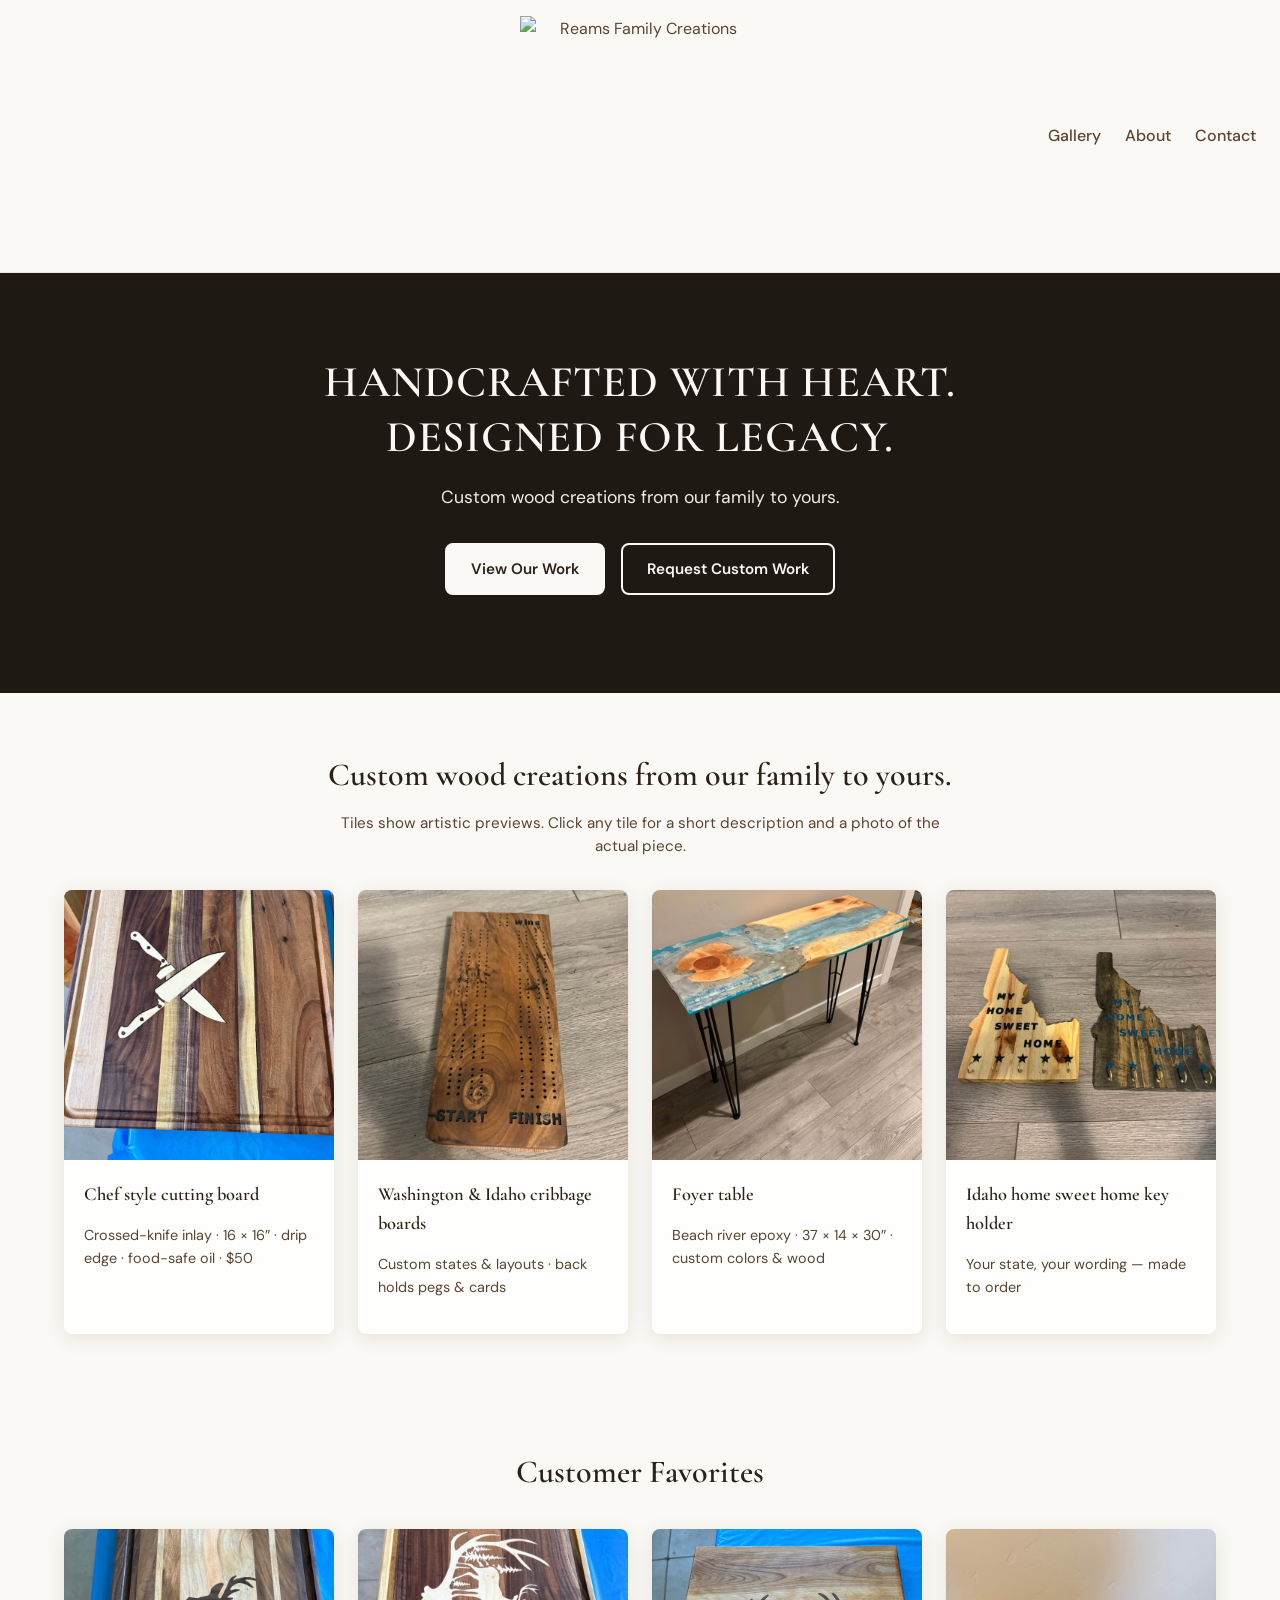
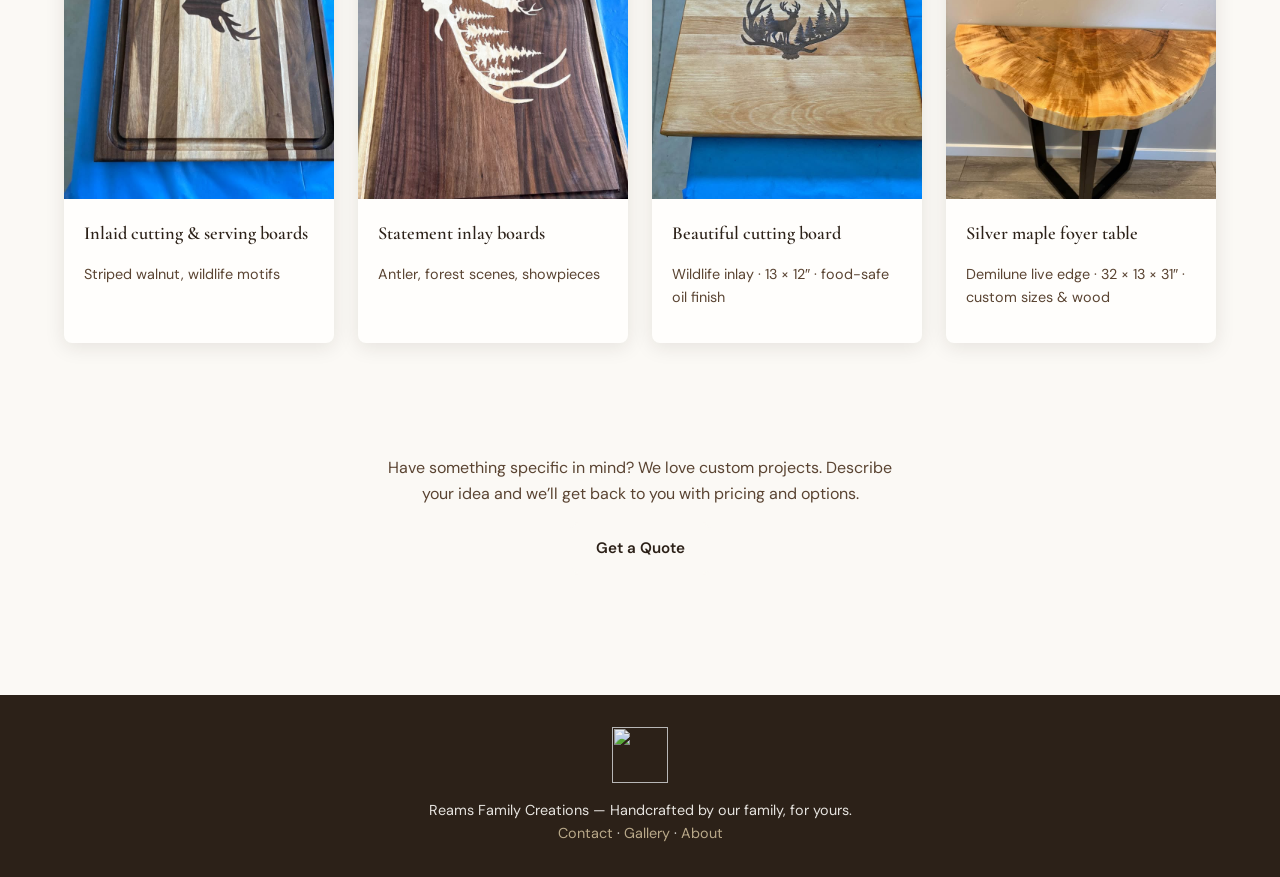
==== commit f369f3ac: "Chef style cutting board: 16x16, drip edge, , two-photo gallery. Made-with: Cursor" ====
--- a/index.html
+++ b/index.html
@@ -42,11 +42,11 @@
       <h2 id="creations-heading" class="section-title">Custom wood creations from our family to yours.</h2>
       <p class="section-note">Tiles show artistic previews. Click any tile for a short description and a photo of the actual piece.</p>
       <div class="card-grid">
-        <article class="card card--interactive" data-tile-id="cutting-board" tabindex="0" role="button" aria-haspopup="dialog" aria-label="Cutting boards — open details and shop photo">
+        <article class="card card--interactive" data-tile-id="cutting-board" tabindex="0" role="button" aria-haspopup="dialog" aria-label="Chef style cutting board — open details and photos">
           <img src="images/ai/cutting-board.png" alt="" class="card-image" width="800" height="800" decoding="async">
           <div class="card-body">
-            <h3 class="card-title">Cutting Boards</h3>
-            <p class="card-meta">Custom sizes and woods</p>
+            <h3 class="card-title">Chef style cutting board</h3>
+            <p class="card-meta">Crossed-knife inlay · 16 × 16″ · drip edge · food-safe oil · $50</p>
           </div>
         </article>
         <article class="card card--interactive" data-tile-id="wall-art" tabindex="0" role="button" aria-haspopup="dialog" aria-label="Washington and Idaho cribbage boards — open details and photos">
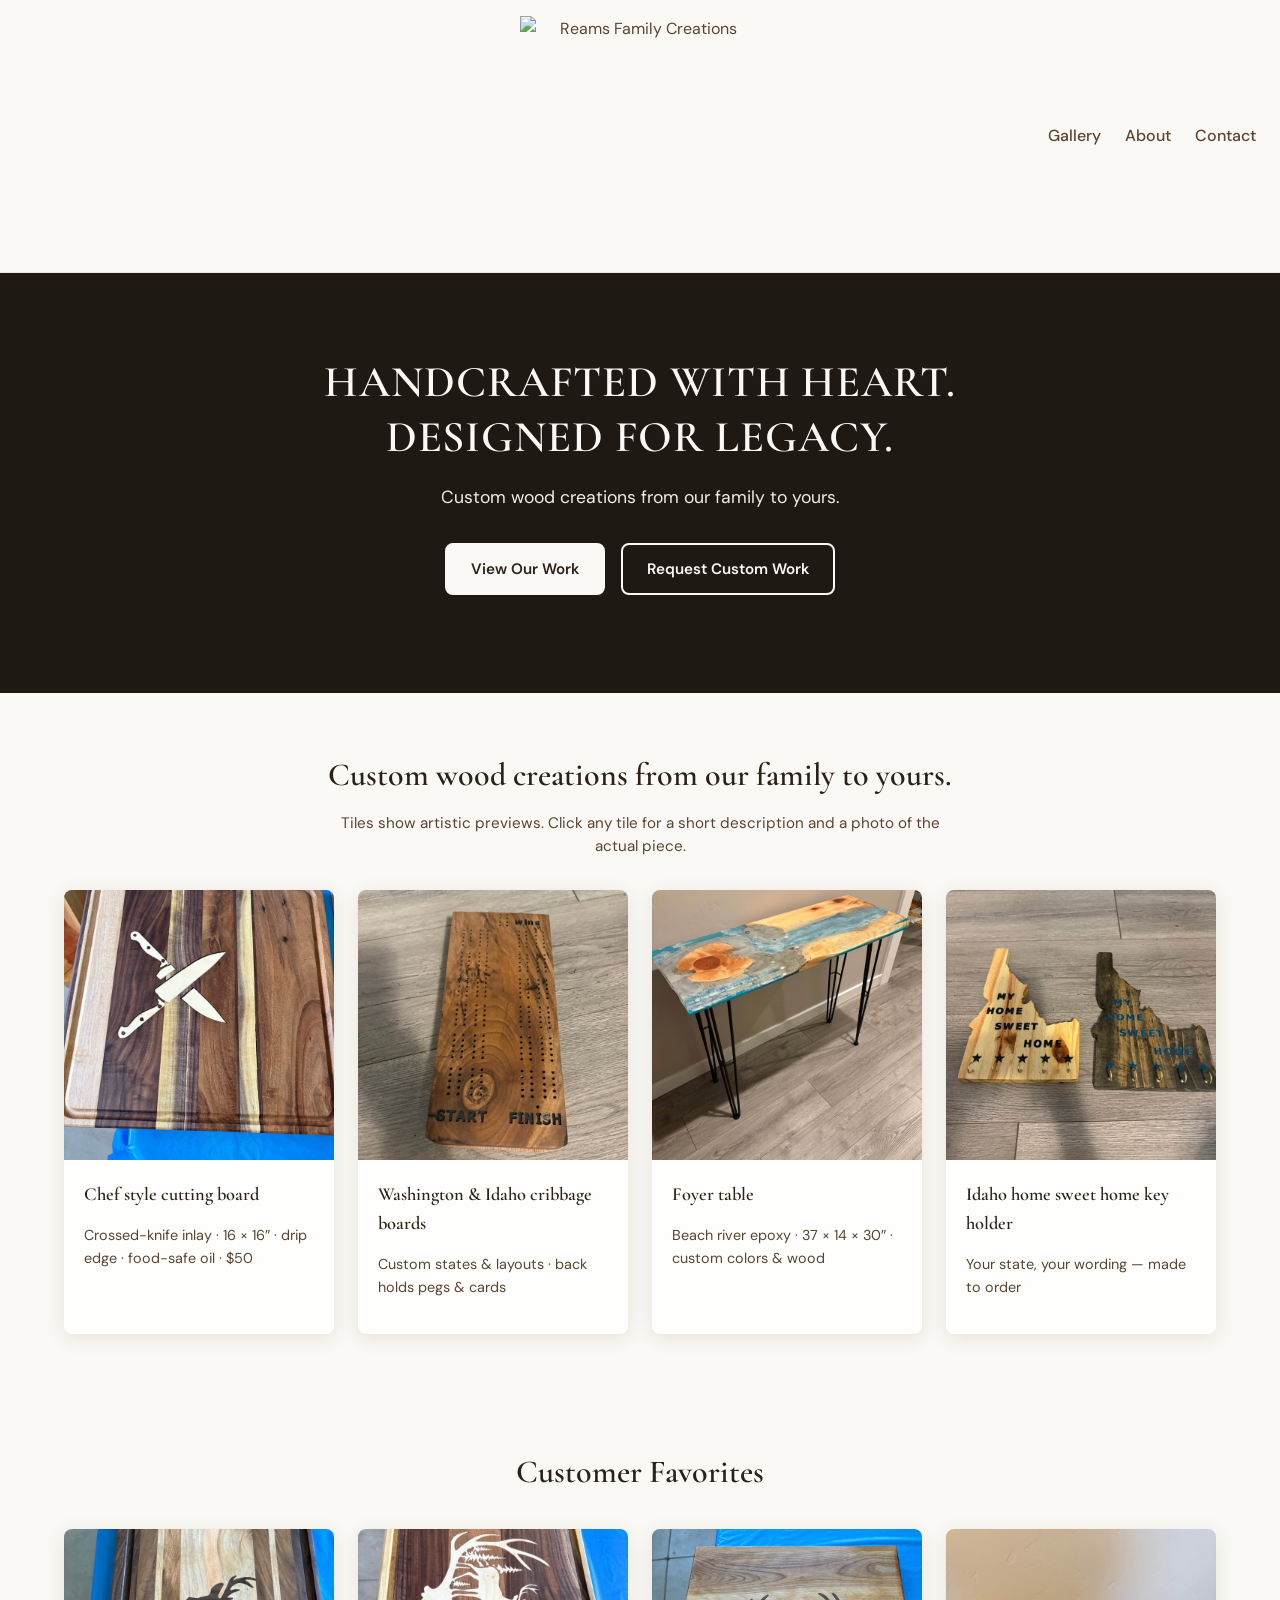
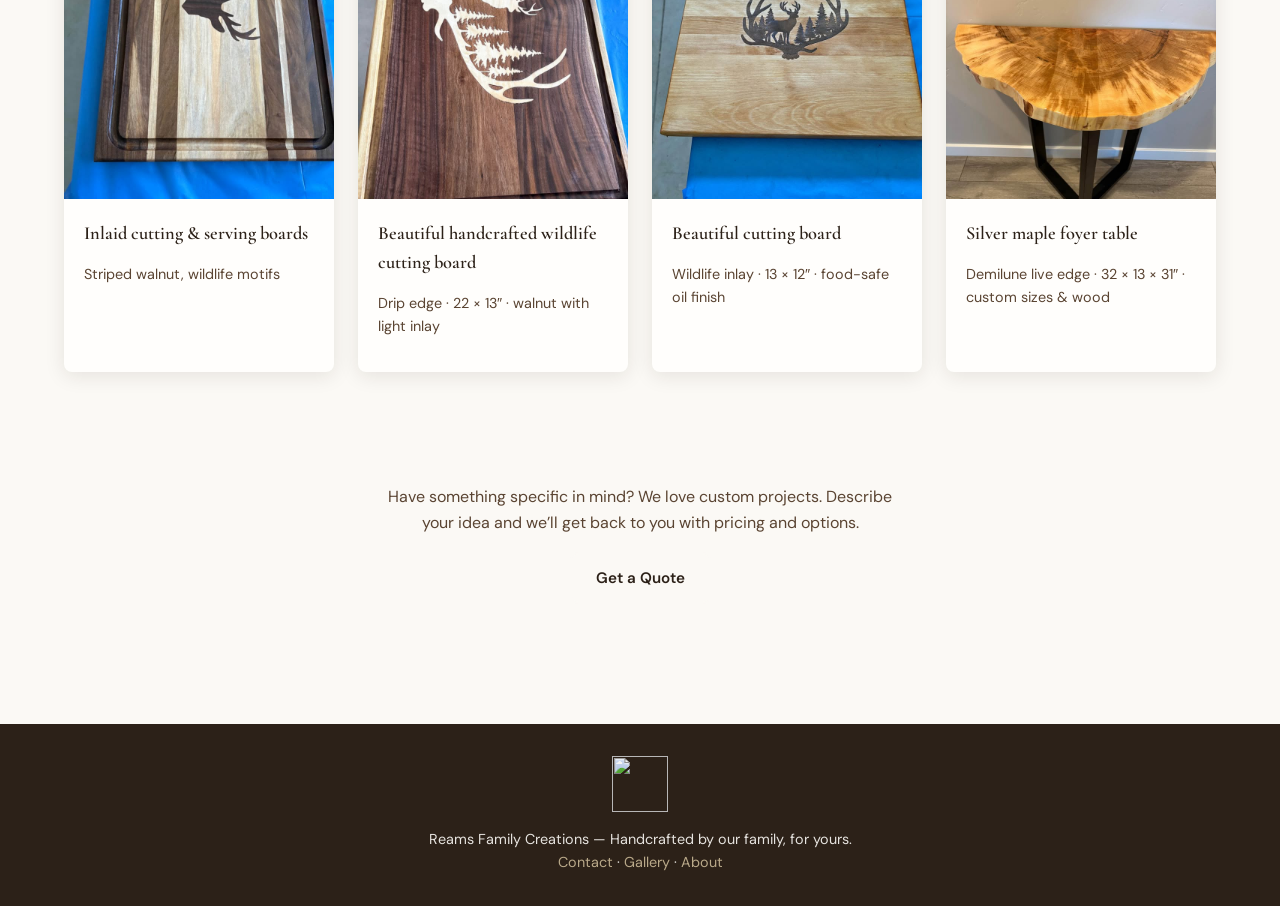
==== commit 5502fc78: "Walnut wildlife cutting board 22x13: drip edge, two-photo gallery on ring-holder tile. Made-with: Cu" ====
--- a/index.html
+++ b/index.html
@@ -83,11 +83,11 @@
             <p class="card-meta">Striped walnut, wildlife motifs</p>
           </div>
         </article>
-        <article class="card card--interactive" data-tile-id="ring-holder" tabindex="0" role="button" aria-haspopup="dialog" aria-label="Statement inlay boards — open details and shop photo">
+        <article class="card card--interactive" data-tile-id="ring-holder" tabindex="0" role="button" aria-haspopup="dialog" aria-label="Wildlife walnut cutting board — open details and photos">
           <img src="images/ai/ring-holder.png" alt="" class="card-image" width="800" height="800" decoding="async">
           <div class="card-body">
-            <h3 class="card-title">Statement inlay boards</h3>
-            <p class="card-meta">Antler, forest scenes, showpieces</p>
+            <h3 class="card-title">Beautiful handcrafted wildlife cutting board</h3>
+            <p class="card-meta">Drip edge · 22 × 13″ · walnut with light inlay</p>
           </div>
         </article>
         <article class="card card--interactive" data-tile-id="charcuterie" tabindex="0" role="button" aria-haspopup="dialog" aria-label="Beautiful wildlife cutting board — open details and photos">
